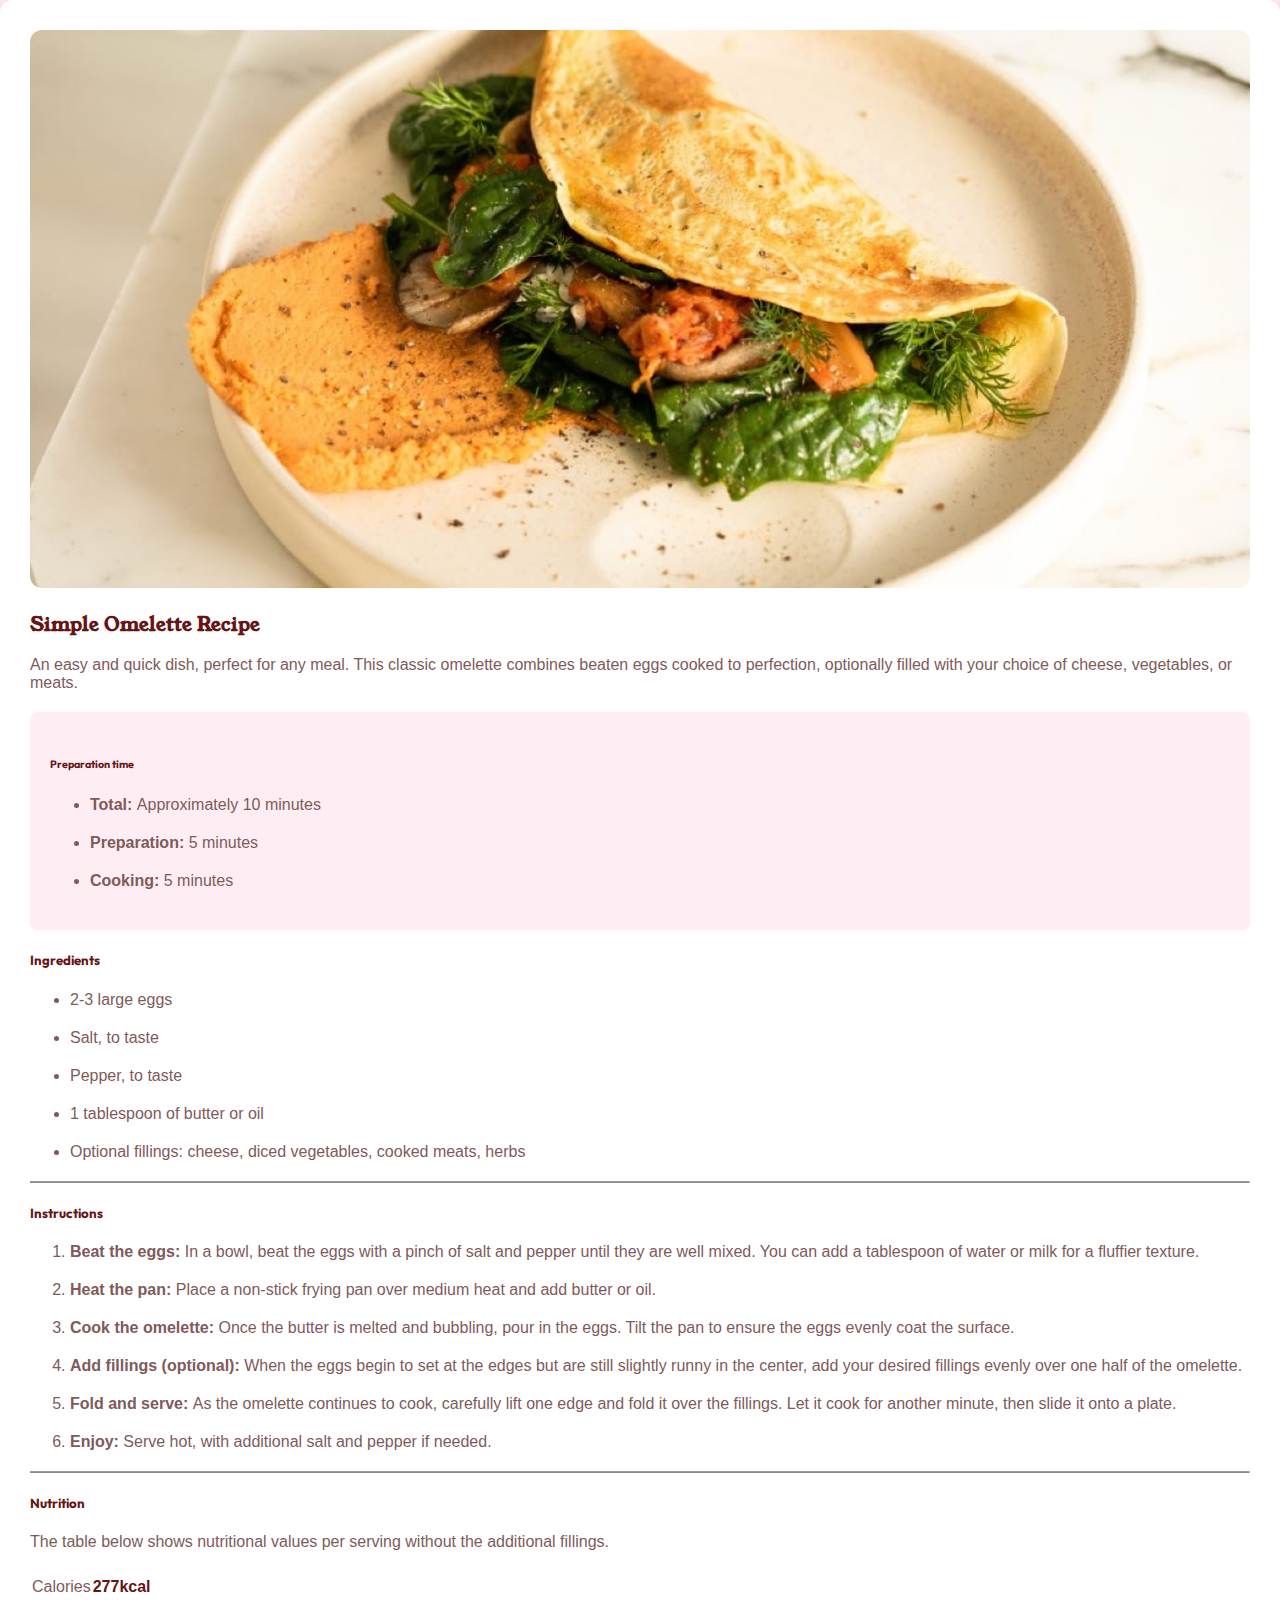
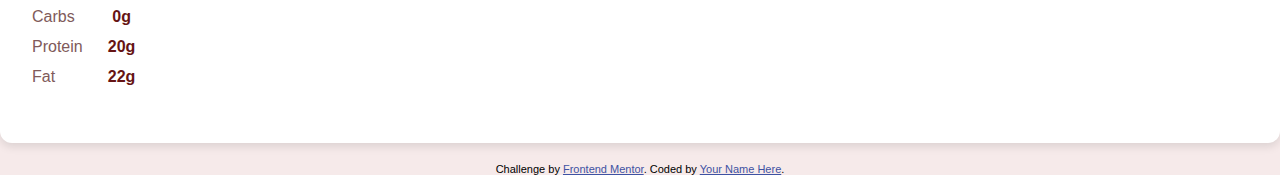
==== recipe-page-main/index.html @ d6d079f0 "Add files via upload" ====
<!DOCTYPE html>
<html lang="en">
<head>
  <meta charset="UTF-8">
  <meta name="viewport" content="width=device-width, initial-scale=1.0">

  <link rel="icon" type="image/png" sizes="32x32" href="./assets/images/favicon-32x32.png">
  
  <title>Frontend Mentor | Recipe page</title>

  <link href="https://cdn.jsdelivr.net/npm/bootstrap@5.0.2/dist/css/bootstrap.min.css" rel="stylesheet" integrity="sha384-EVSTQN3/azprG1Anm3QDgpJLIm9Nao0Yz1ztcQTwFspd3yD65VohhpuuCOmLASjC" crossorigin="anonymous">

  <style>
    body {
      font-family: Arial, sans-serif;
      background-color: #F6EAEA;
      margin: 0;
      padding: 0;
      box-sizing: border-box;
    }
    .container-md {
      background-color: white;
      padding: 30px;
      border-radius: 12px;
      box-shadow: 0 4px 8px rgba(0, 0, 0, 0.1);
    }
    .attribution { 
      font-size: 11px; 
      text-align: center; 
      margin-top: 20px;
    }
    .attribution a { 
      color: hsl(228, 45%, 44%); 
    }
    img {
      width: 100%;
      border-radius: 12px;
    }
    .recipe-section {
      margin-bottom: 20px;
    }
    .recipe {
      background-color: #FEEEF3;
      padding: 20px;
      border-radius: 8px;
      margin-bottom: 20px;
    }
    p, li, td {
      color: #805A5A; 
      margin-bottom: 20px;
    }
    th {
      color: #661414; 
    }
    h3, h5, h6 {
      color: #661414; 
    }
    h3 {
      font-family: 'YoungSerif-Regular', serif;
    }
    h5, h6 {
      font-family: 'Outfit-Bold', sans-serif;
    }
    .nutrition-table td, .nutrition-table th {
      border: none;
      padding: 5px 0;
    }

    @media (max-width: 767.98px) {
      .container-md {
        padding: 20px;
      }
    }

    @font-face {
      font-family: Outfit-Black;
      src: url(assets/fonts/outfit/static/Outfit-Black.ttf);
    }
    @font-face {
      font-family: Outfit-Bold;
      src: url(assets/fonts/outfit/static/Outfit-Bold.ttf);
    }
    @font-face {
      font-family: Outfit-Regular;
      src: url(assets/fonts/outfit/static/Outfit-Regular.ttf);
    }
    @font-face {
      font-family: Outfit-Light;
      src: url(assets/fonts/outfit/static/Outfit-Light.ttf);
    }
    @font-face {
      font-family: YoungSerif-Regular;
      src: url(assets/fonts/young-serif/YoungSerif-Regular.ttf);
    }
  </style>
</head>
<body>
  <section>
    <div class="container-md mx-auto my-5">
      <img src="assets/images/image-omelette.jpeg" alt="Simple Omelette">
      <h3 class="mt-4">Simple Omelette Recipe</h3>
      <p>An easy and quick dish, perfect for any meal. This classic omelette combines beaten eggs cooked 
        to perfection, optionally filled with your choice of cheese, vegetables, or meats.</p>

      <div class="recipe">
        <h6>Preparation time</h6>
        <ul>
          <li><b>Total: </b>Approximately 10 minutes</li>
          <li><b>Preparation: </b>5 minutes</li>
          <li><b>Cooking: </b>5 minutes</li>
        </ul>
      </div>

      <div class="recipe-section">
        <h5>Ingredients</h5>
        <ul>
          <li>2-3 large eggs</li>
          <li>Salt, to taste</li>
          <li>Pepper, to taste</li>
          <li>1 tablespoon of butter or oil</li>
          <li>Optional fillings: cheese, diced vegetables, cooked meats, herbs</li>
        </ul>
      </div>

      <hr style="border-bottom: 1px solid #888;">

      <div class="recipe-section">
        <h5>Instructions</h5>
        <ol>
          <li><b>Beat the eggs: </b>In a bowl, beat the eggs with a pinch of salt and pepper until they are well mixed. 
            You can add a tablespoon of water or milk for a fluffier texture.</li>
          <li><b>Heat the pan: </b>Place a non-stick frying pan over medium heat and add butter or oil.</li>
          <li><b>Cook the omelette: </b>Once the butter is melted and bubbling, pour in the eggs. Tilt the pan to ensure 
            the eggs evenly coat the surface.</li>
          <li><b>Add fillings (optional): </b>When the eggs begin to set at the edges but are still slightly runny in the center, add your desired fillings evenly over one half of the omelette.</li>
          <li><b>Fold and serve: </b>As the omelette continues to cook, carefully lift one edge and fold it over the 
            fillings. Let it cook for another minute, then slide it onto a plate.</li>
          <li><b>Enjoy: </b>Serve hot, with additional salt and pepper if needed.</li>
        </ol>
      </div>

      <hr style="border-bottom: 1px solid #888;">

      <div class="recipe-section">
        <h5>Nutrition</h5>
        <p>The table below shows nutritional values per serving without the additional fillings.</p>
        <table class="table nutrition-table">
          <tbody>
            <tr>
              <td>Calories</td>
              <th>277kcal</th>
            </tr>
            <tr>
              <td>Carbs</td>
              <th>0g</th>
            </tr>
            <tr>
              <td>Protein</td>
              <th>20g</th>
            </tr>
            <tr>
              <td>Fat</td>
              <th>22g</th>
            </tr>
          </tbody>
        </table>
      </div>
    </div>
  </section>

  <div class="attribution">
    Challenge by <a href="https://www.frontendmentor.io?ref=challenge" target="_blank">Frontend Mentor</a>. 
    Coded by <a href="#">Your Name Here</a>.
  </div>
</body>
</html>
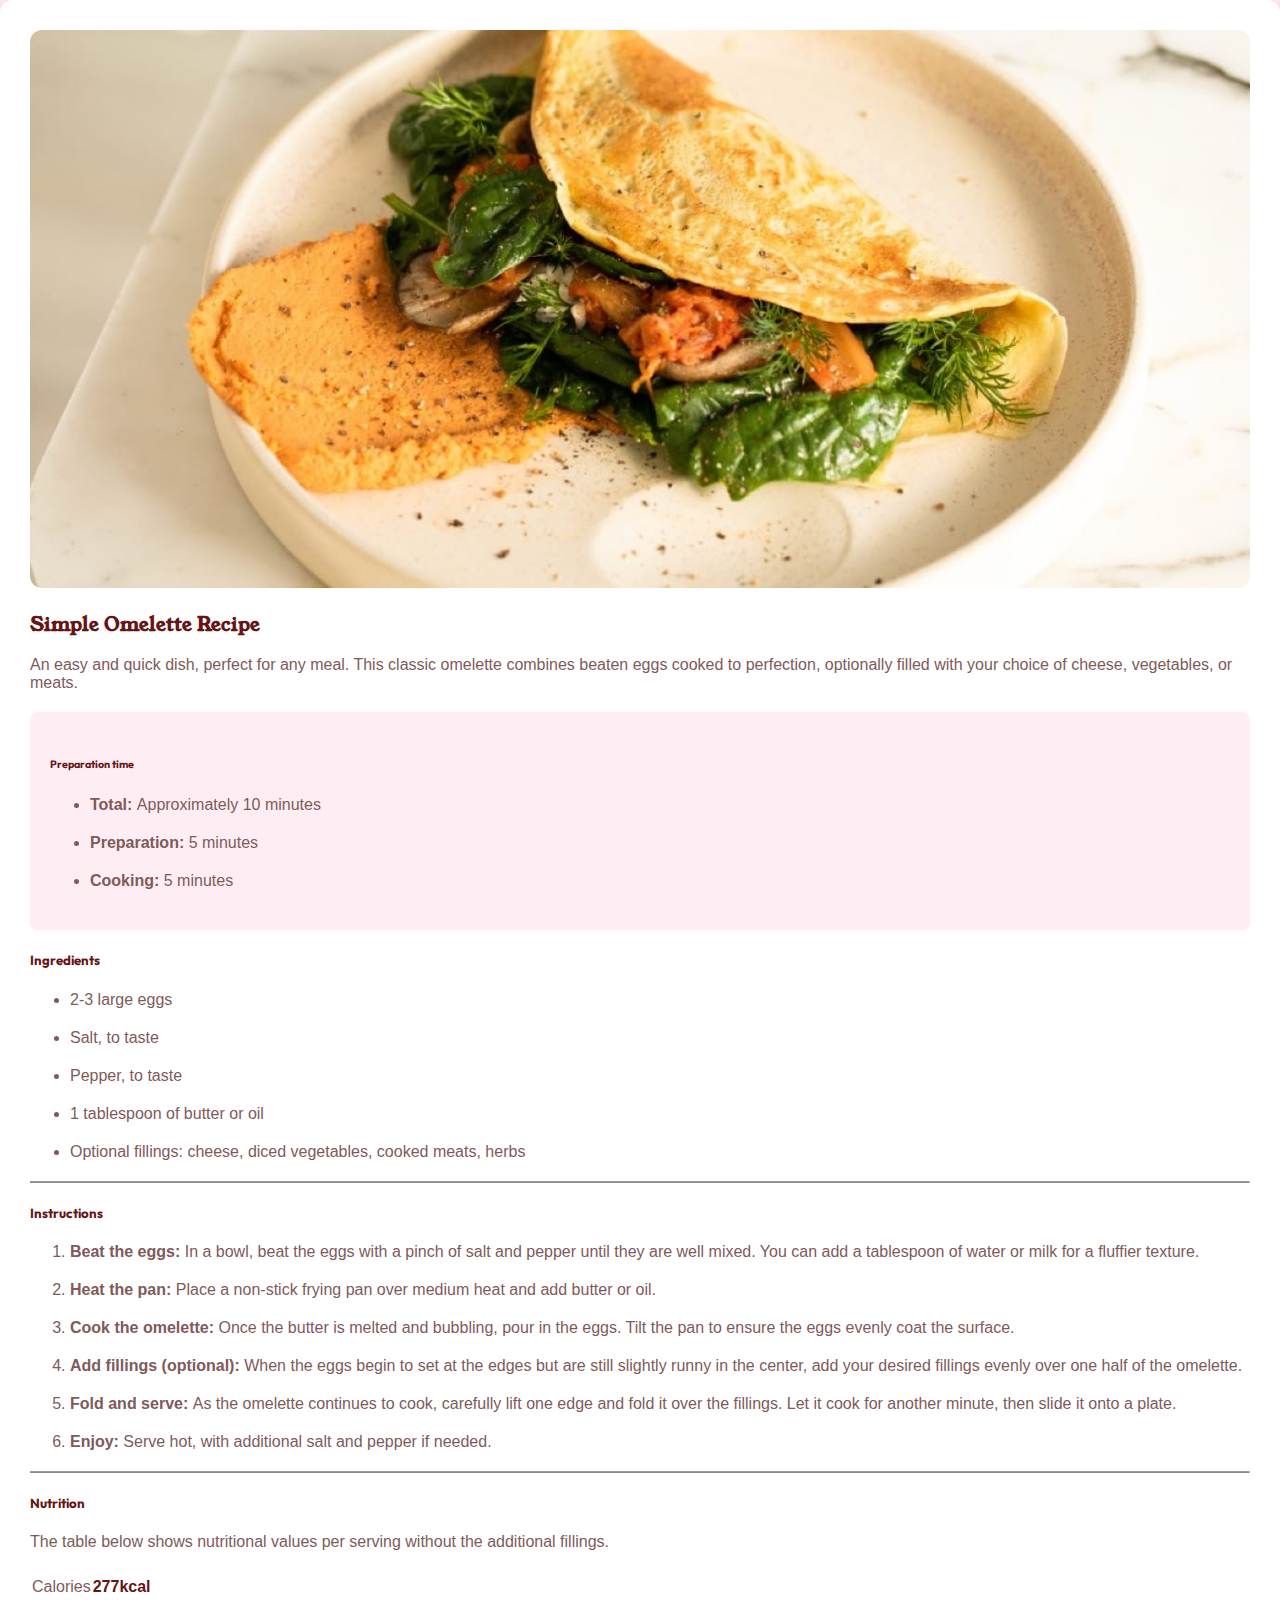
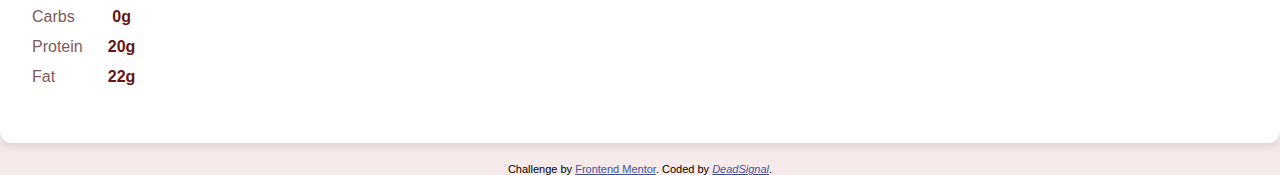
==== commit a9d8f2cf: "Update index.html" ====
--- a/recipe-page-main/index.html
+++ b/recipe-page-main/index.html
@@ -170,7 +170,7 @@
 
   <div class="attribution">
     Challenge by <a href="https://www.frontendmentor.io?ref=challenge" target="_blank">Frontend Mentor</a>. 
-    Coded by <a href="#">Your Name Here</a>.
+    Coded by <a href="https://sanketsharma.netlify.app/"><i>DeadSignal</i></a>.
   </div>
 </body>
 </html>
